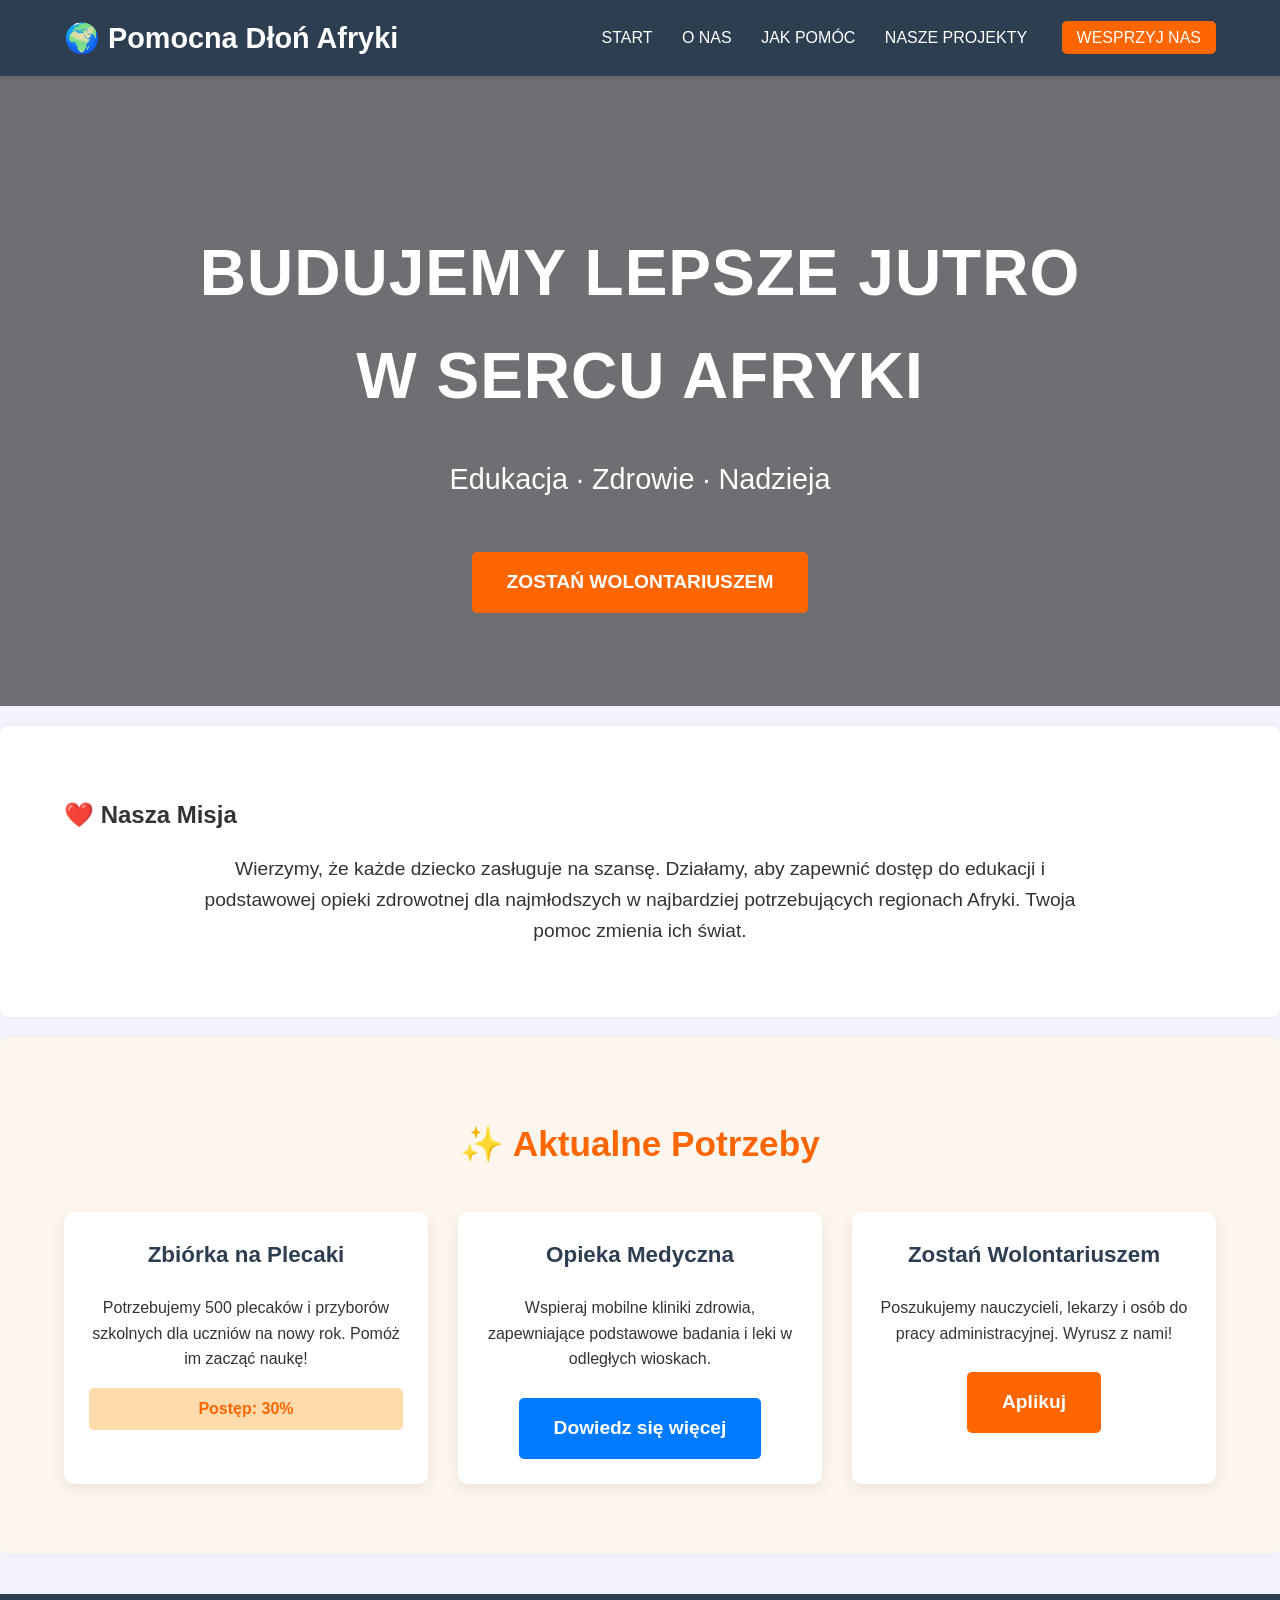
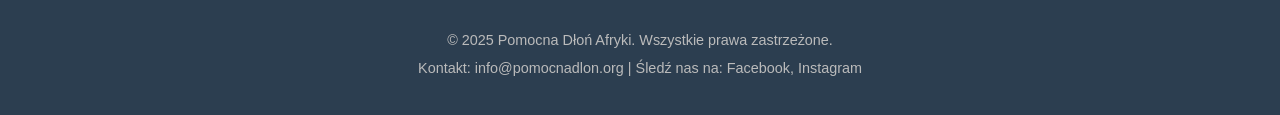
==== index.html @ 708a682d "Add files via upload 1 commit" ====
<!DOCTYPE html>
<html lang="pl">
<head>
    <meta charset="UTF-8">
    <meta name="viewport" content="width=device-width, initial-scale=1.0">
    <title>Pomocna Dłoń Afryki - Wolontariat</title>
    <link rel="stylesheet" href="style.css">
</head>
<body>

    <header>
        <div class="logo">🌍 Pomocna Dłoń Afryki</div>
        <nav>
            <a href="#home" onclick="showPage('home')">START</a>
            <a href="#about" onclick="showPage('about')">O NAS</a>
            <a href="#help" onclick="showPage('help')">JAK POMÓC</a>
            <a href="#projects" onclick="showPage('projects')">NASZE PROJEKTY</a>
            <a href="#contact" class="cta-button-nav" onclick="showPage('help')">WESPRZYJ NAS</a>
        </nav>
    </header>

    <main>
        
        <section id="home" class="page-content active-page">
            <div class="hero-section">
                <div class="hero-content">
                    <h1>BUDUJEMY LEPSZE JUTRO W SERCU AFRYKI</h1>
                    <p>Edukacja · Zdrowie · Nadzieja</p>
                    <a href="#help" class="cta-button-primary" onclick="showPage('help')">ZOSTAŃ WOLONTARIUSZEM</a>
                </div>
            </div>

            <div class="section-container misja">
                <h2>❤️ Nasza Misja</h2>
                <p>Wierzymy, że każde dziecko zasługuje na szansę. Działamy, aby zapewnić dostęp do edukacji i podstawowej opieki zdrowotnej dla najmłodszych w najbardziej potrzebujących regionach Afryki. Twoja pomoc zmienia ich świat.</p>
            </div>

            <div class="section-container aktualne-projekty">
                <h2 class="section-title">✨ Aktualne Potrzeby</h2>
                <div class="cards-container">
                    <div class="card">
                        <h3>Zbiórka na Plecaki</h3>
                        <p>Potrzebujemy 500 plecaków i przyborów szkolnych dla uczniów na nowy rok. Pomóż im zacząć naukę!</p>
                        <div class="progress-bar">Postęp: 30%</div>
                    </div>
                    <div class="card">
                        <h3>Opieka Medyczna</h3>
                        <p>Wspieraj mobilne kliniki zdrowia, zapewniające podstawowe badania i leki w odległych wioskach.</p>
                        <a href="#help" class="cta-button-secondary" onclick="showPage('help')">Dowiedz się więcej</a>
                    </div>
                    <div class="card">
                        <h3>Zostań Wolontariuszem</h3>
                        <p>Poszukujemy nauczycieli, lekarzy i osób do pracy administracyjnej. Wyrusz z nami!</p>
                        <a href="#help" class="cta-button-primary" onclick="showPage('help')">Aplikuj</a>
                    </div>
                </div>
            </div>
        </section>

        <section id="about" class="page-content">
            <div class="section-container">
                <h1>O NAS: Historia i Transparentność</h1>
                <p><strong>Kim Jesteśmy?</strong> Nasza organizacja powstała w 2018 roku z inicjatywy grupy przyjaciół, którzy odbyli pierwszą misję w Kenii. Nasza wizja to świat, w którym ubóstwo nie jest barierą dla edukacji i zdrowia.</p>
                
                <h2 class="subsection-title">👤 Nasz Zespół</h2>
                <p>Poznaj ludzi, którzy stoją za sukcesem naszych projektów. </p>

                <h2 class="subsection-title">📊 Transparentność</h2>
                <p>Zobowiązujemy się do pełnej transparentności. <strong>90% każdej wpłaty</strong> trafia bezpośrednio na projekty w Afryce. Pełne raporty finansowe są dostępne do wglądu. <a href="#">Pobierz Raport Roczny 2024</a>.</p>
            </div>
        </section>

        <section id="help" class="page-content">
            <div class="section-container">
                <h1>🤝 Jak Możesz Pomóc</h1>
                
                <h2 class="subsection-title primary-color">1. Zostań Wolontariuszem</h2>
                <p>Dołącz do naszego zespołu i poświęć swój czas i umiejętności.</p>
                <ul>
                    <li><strong>Wymagania:</strong> Płynny angielski/francuski, min. 2 tygodnie dostępności.</li>
                    <li><strong>Proces:</strong> Formularz online → Rozmowa kwalifikacyjna → Szkolenie.</li>
                </ul>
                <a href="#" class="cta-button-primary">WYPEŁNIJ FORMULARZ ZGŁOSZENIOWY</a>

                <h2 class="subsection-title secondary-color">2. Wpłać Darowiznę</h2>
                <p>Każda kwota ma znaczenie. Wybierz cel, który chcesz wesprzeć:</p>
                <div class="cards-container">
                    <div class="card donation-card">50 PLN - Posiłek na tydzień</div>
                    <div class="card donation-card">100 PLN - Podręczniki szkolne</div>
                    <div class="card donation-card">250 PLN - Wizyta lekarska</div>
                </div>
                <a href="#" class="cta-button-secondary">WESPRZYJ DZIECI</a>

                <h2 class="subsection-title">3. Inne Formy Wsparcia</h2>
                <p>Organizuj zbiórki w swojej społeczności, przekaż dary rzeczowe lub nawiąż współpracę biznesową (CSR).</p>
            </div>
        </section>

        <section id="projects" class="page-content">
            <div class="section-container">
                <h1>🗺️ Nasze Projekty: Sukcesy i Plany</h1>
                
                <h2 class="subsection-title primary-color">1. Projekty Zakończone</h2>
                <p><strong>Budowa Szkoły "Hope" (Kenia, 2023):</strong> Zapewniliśmy edukację dla 150 dzieci. </p>
                <p><strong>Program Wody Pitnej (Uganda, 2024):</strong> Wybudowano 3 studnie, zapewniając dostęp do czystej wody 800 osobom.</p>

                <h2 class="subsection-title secondary-color">2. Aktualne Potrzeby</h2>
                <p>Obecnie koncentrujemy się na programie żywieniowym w Sudanie Południowym oraz rozbudowie naszej mobilnej kliniki.</p>
                <p><strong>Lokalizacje:</strong> </p>
            </div>
        </section>
        
        <section id="contact" class="page-content">
            <div class="section-container">
                <h1>KONTAKT / WESPRZYJ NAS</h1>
                <p>Dziękujemy za zainteresowanie! Wszystkie formy wsparcia znajdziesz w sekcji:</p>
                <a href="#help" class="cta-button-primary" onclick="showPage('help')">Przejdź do "Jak Pomóc"</a>
            </div>
        </section>
    </main>

    <footer>
        <p>&copy; 2025 Pomocna Dłoń Afryki. Wszystkie prawa zastrzeżone.</p>
        <p>Kontakt: info@pomocnadlon.org | Śledź nas na: Facebook, Instagram</p>
    </footer>

    <script src="script.js"></script>

</body>
</html>
---- style.css ----
/* Zmienne CSS dla łatwiejszego zarządzania kolorami */
:root {
    --primary-color: #ff6600; /* Pomarańczowy/Akcent */
    --secondary-color: #007bff; /* Niebieski/Informacyjny */
    --text-color: #333;
    --background-light: #f4f4ff;
    --background-dark: #2c3e50;
    --white: white;
}

/* GLOBALNE STYLE */
body {
    font-family: 'Arial', sans-serif;
    margin: 0;
    padding: 0;
    background-color: var(--background-light);
    color: var(--text-color);
    line-height: 1.6;
}

a {
    text-decoration: none;
    color: var(--secondary-color);
    transition: color 0.3s;
}

/* NAGŁÓWEK I NAWIGACJA */
header {
    background-color: var(--background-dark);
    color: var(--white);
    padding: 15px 5%;
    display: flex;
    justify-content: space-between;
    align-items: center;
    box-shadow: 0 2px 4px rgba(0, 0, 0, 0.1);
}

header .logo {
    font-size: 1.8em;
    font-weight: bold;
}

header nav a {
    color: var(--white);
    margin-left: 25px;
    font-weight: 500;
    padding: 5px 0;
}

header nav a:hover {
    color: var(--primary-color);
}

.cta-button-nav {
    background-color: var(--primary-color);
    padding: 8px 15px;
    border-radius: 5px;
    margin-left: 30px !important;
    transition: background-color 0.3s;
}

.cta-button-nav:hover {
    background-color: #e65c00;
}

/* SEKCJA HERO (STRONA GŁÓWNA) */
.hero-section {
    background: url('placeholder_afryka.jpg') no-repeat center center/cover; /* ZMIEŃ NA WŁASNE ZDJĘCIE! */
    height: 70vh;
    color: var(--white);
    display: flex;
    flex-direction: column;
    justify-content: center;
    align-items: center;
    text-align: center;
    position: relative;
    z-index: 1;
}

.hero-section::before {
    content: '';
    position: absolute;
    top: 0;
    left: 0;
    right: 0;
    bottom: 0;
    background-color: rgba(0, 0, 0, 0.55);
    z-index: 2;
}

.hero-content {
    z-index: 3;
    max-width: 900px;
    padding: 0 20px;
}

.hero-content h1 {
    font-size: 4em;
    margin-bottom: 15px;
    letter-spacing: 1px;
}

.hero-content p {
    font-size: 1.8em;
    margin-bottom: 40px;
    font-weight: 300;
}

/* PRZYCISKI WEZWANIA DO DZIAŁANIA (CTA) */
.cta-button-primary, .cta-button-secondary {
    padding: 15px 35px;
    text-decoration: none;
    border-radius: 5px;
    font-size: 1.2em;
    font-weight: bold;
    display: inline-block;
    transition: background-color 0.3s, transform 0.2s;
    margin-top: 10px;
}

.cta-button-primary {
    background-color: var(--primary-color);
    color: var(--white);
}

.cta-button-primary:hover {
    background-color: #e65c00;
    transform: translateY(-2px);
}

.cta-button-secondary {
    background-color: var(--secondary-color);
    color: var(--white);
}

.cta-button-secondary:hover {
    background-color: #0056b3;
    transform: translateY(-2px);
}

/* SEKCJE OGÓLNE I PODSTRONY */
.section-container {
    padding: 50px 5%;
    max-width: 1200px;
    margin: 0 auto;
    background-color: var(--white);
    box-shadow: 0 0 10px rgba(0,0,0,0.05);
    margin-top: 20px;
    border-radius: 8px;
}

.misja p {
    text-align: center;
    font-size: 1.2em;
    max-width: 900px;
    margin: 20px auto;
}

.aktualne-projekty {
    background-color: #fcf6ef;
}

.section-title {
    text-align: center;
    font-size: 2.2em;
    color: var(--primary-color);
    margin-bottom: 40px;
}

.subsection-title {
    font-size: 1.6em;
    margin-top: 40px;
    border-bottom: 2px solid #eee;
    padding-bottom: 10px;
}

.primary-color { color: var(--primary-color); }
.secondary-color { color: var(--secondary-color); }

/* KARTY PROJEKTÓW */
.cards-container {
    display: flex;
    justify-content: space-between;
    flex-wrap: wrap;
    gap: 30px;
}

.card {
    flex: 1;
    min-width: 280px;
    background-color: var(--white);
    padding: 25px;
    border-radius: 10px;
    box-shadow: 0 5px 15px rgba(0, 0, 0, 0.08);
    text-align: center;
    margin-bottom: 20px;
    transition: transform 0.3s;
}

.card:hover {
    transform: translateY(-5px);
}

.card h3 {
    color: var(--background-dark);
    font-size: 1.4em;
    margin-top: 0;
}

.progress-bar {
    background-color: #ffdaaa;
    color: var(--primary-color);
    padding: 8px;
    border-radius: 5px;
    margin-top: 15px;
    font-weight: bold;
}

.donation-card {
    background-color: #e6f0ff; /* Lekki akcent dla kart darowizn */
    color: var(--secondary-color);
    font-size: 1.1em;
    font-weight: bold;
}

/* ZARZĄDZANIE WIDOCZNOŚCIĄ PODSTRON (Obsługiwane przez script.js) */
.page-content {
    display: none;
    animation: fadeIn 0.5s ease-in-out;
}

.active-page {
    display: block;
}

@keyframes fadeIn {
    from { opacity: 0; transform: translateY(10px); }
    to { opacity: 1; transform: translateY(0); }
}

/* STOPKA */
footer {
    background-color: var(--background-dark);
    color: #bbb;
    text-align: center;
    padding: 30px 5%;
    font-size: 0.9em;
    margin-top: 40px;
}

footer p {
    margin: 5px 0;
}

/* RESPONSYWNOŚĆ */
@media (max-width: 800px) {
    header {
        flex-direction: column;
        text-align: center;
    }
    header nav {
        margin-top: 15px;
    }
    header nav a {
        margin: 0 10px;
        display: inline-block;
    }
    .hero-content h1 {
        font-size: 2.5em;
    }
    .hero-content p {
        font-size: 1.2em;
    }
    .cards-container {
        flex-direction: column;
        align-items: center;
    }
    .card {
        width: 100%;
        min-width: unset;
    }
}
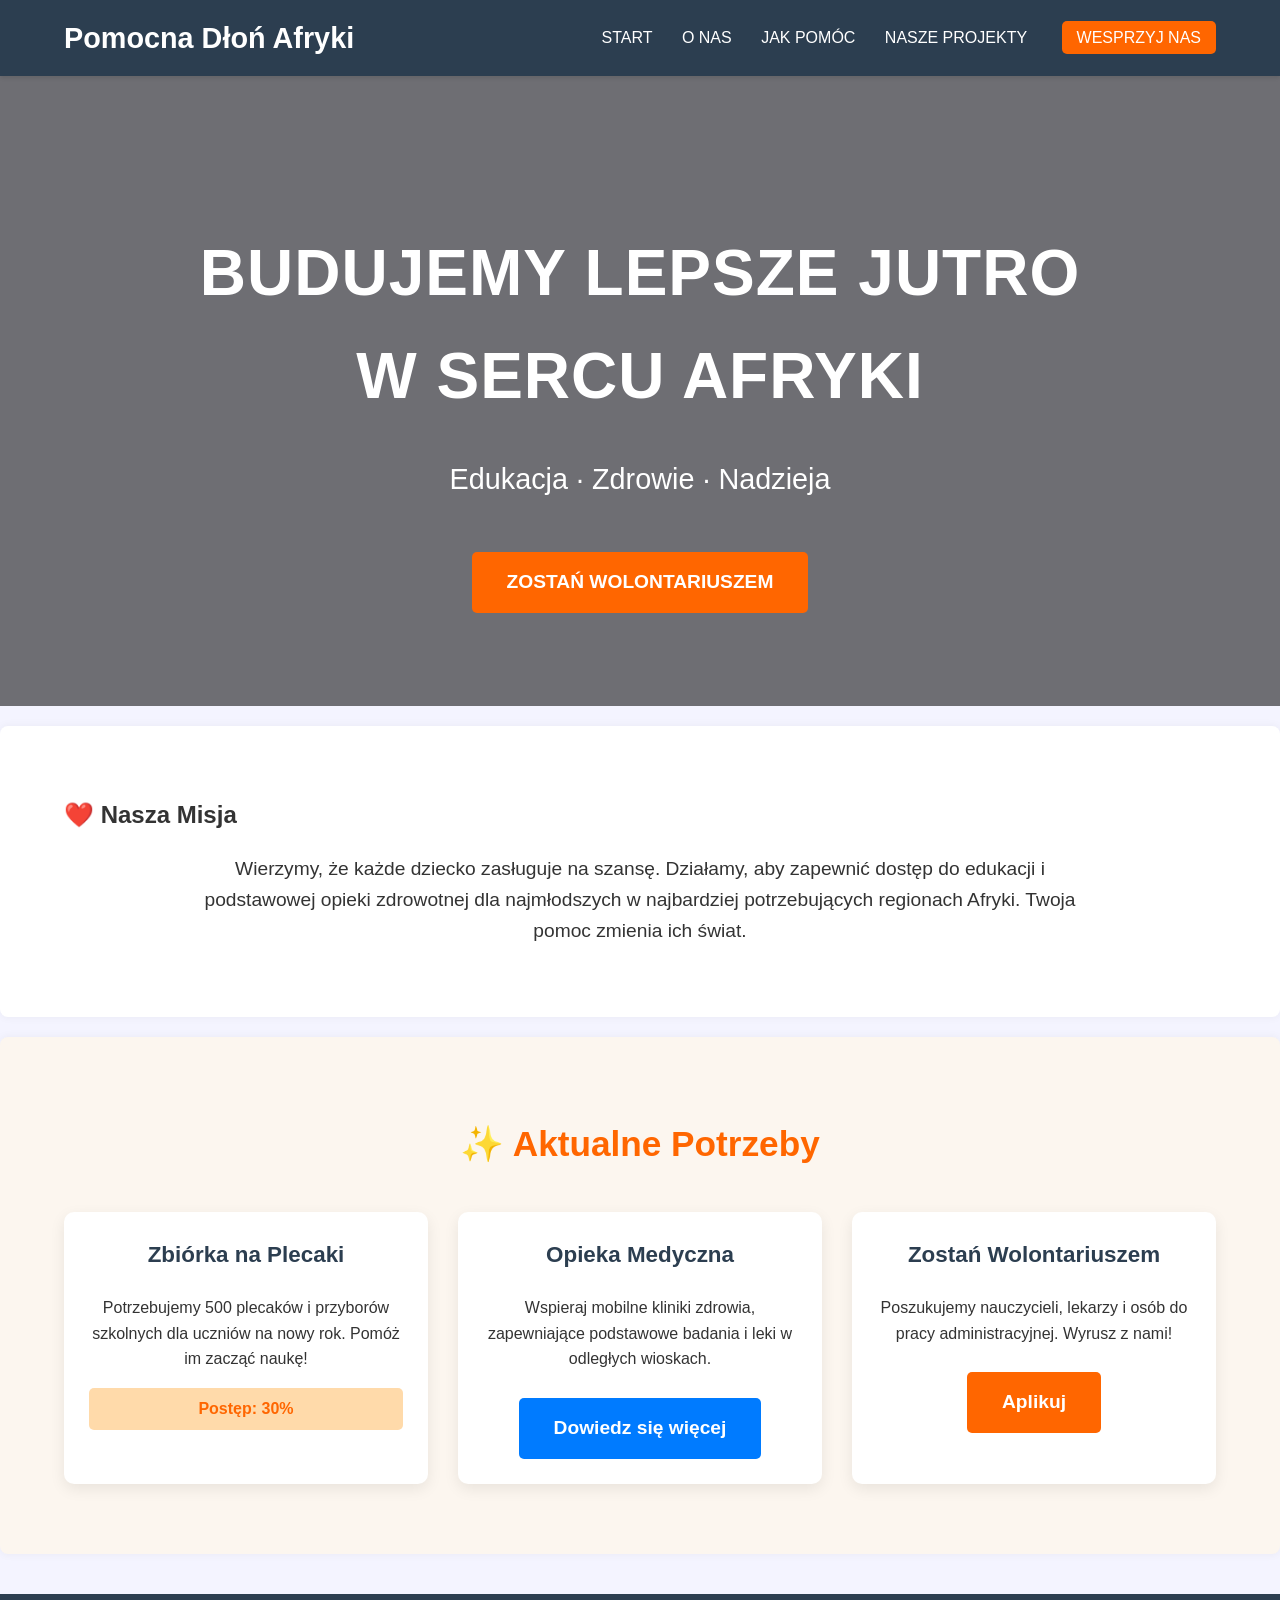
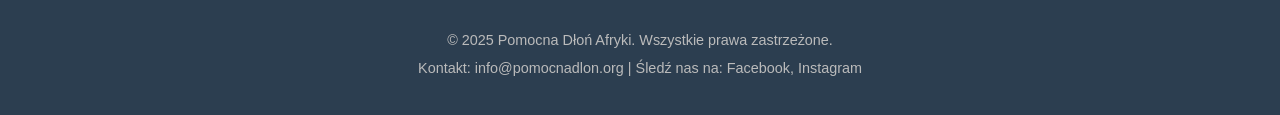
==== commit c619edd7: "Add files via upload" ====
--- a/index.html
+++ b/index.html
@@ -9,7 +9,7 @@
 <body>
 
     <header>
-        <div class="logo">🌍 Pomocna Dłoń Afryki</div>
+        <div class="logo">Pomocna Dłoń Afryki</div>
         <nav>
             <a href="#home" onclick="showPage('home')">START</a>
             <a href="#about" onclick="showPage('about')">O NAS</a>
@@ -59,14 +59,29 @@
 
         <section id="about" class="page-content">
             <div class="section-container">
-                <h1>O NAS: Historia i Transparentność</h1>
-                <p><strong>Kim Jesteśmy?</strong> Nasza organizacja powstała w 2018 roku z inicjatywy grupy przyjaciół, którzy odbyli pierwszą misję w Kenii. Nasza wizja to świat, w którym ubóstwo nie jest barierą dla edukacji i zdrowia.</p>
+                <h1>O NAS: Nasza Historia, Misja i Transparentność</h1>
                 
-                <h2 class="subsection-title">👤 Nasz Zespół</h2>
-                <p>Poznaj ludzi, którzy stoją za sukcesem naszych projektów. </p>
+                <h2 class="subsection-title primary-color">Początki: Jak wszystko się zaczęło?</h2>
+                <p><strong>Pomocna Dłoń Afryki</strong> narodziła się w 2018 roku z prostej, ale głębokiej potrzeby. Założyciele, grupa przyjaciół z Polski, odbyli pierwszą podróż do Kenii, gdzie na własne oczy zobaczyli wyzwania, z jakimi mierzą się lokalne społeczności, zwłaszcza dzieci. Zamiast wracać do codzienności, postanowili działać, tworząc fundację, której celem jest zapewnienie stałego wsparcia w zakresie edukacji i opieki zdrowotnej.</p>
 
-                <h2 class="subsection-title">📊 Transparentność</h2>
-                <p>Zobowiązujemy się do pełnej transparentności. <strong>90% każdej wpłaty</strong> trafia bezpośrednio na projekty w Afryce. Pełne raporty finansowe są dostępne do wglądu. <a href="#">Pobierz Raport Roczny 2024</a>.</p>
+                <h2 class="subsection-title secondary-color">Nasza Misja i Wizja</h2>
+                <p>Naszą misją jest eliminowanie barier, które uniemożliwiają dzieciom w Afryce pełne wykorzystanie ich potencjału. Koncentrujemy się na trzech filarach:</p>
+                <ul>
+                    <li><strong>Edukacja:</strong> Budowa szkół, wyposażenie klas i fundowanie stypendiów.</li>
+                    <li><strong>Zdrowie:</strong> Organizowanie mobilnych klinik i dostarczanie podstawowych leków.</li>
+                    <li><strong>Samowystarczalność:</strong> Inwestowanie w projekty, które pomogą lokalnym społecznościom stanąć na własnych nogach (np. budowa studni, szkolenia rolnicze).</li>
+                </ul>
+
+                <h2 class="subsection-title">👤 Nasz Zespół i Wolontariusze</h2>
+                <p>Siłą naszej organizacji są ludzie. Zespół składa się z profesjonalistów w Polsce (administracja, finanse) oraz stałych koordynatorów na miejscu w Afryce. W ciągu ostatnich 5 lat wysłaliśmy ponad 120 wolontariuszy, którzy poświęcili swój czas i umiejętności. Chcesz nas poznać? Zobacz zdjęcia z naszych misji!</p>
+                <div style="text-align: center; margin-top: 20px;">
+                    
+                    <p style="font-style: italic; font-size: 0.9em;">Nasza koordynatorka, Anna, z lokalnymi partnerami w Tanzanii.</p>
+                </div>
+
+                <h2 class="subsection-title primary-color">📊 Pełna Transparentność Finansowa</h2>
+                <p>Twoje zaufanie jest dla nas kluczowe. Jesteśmy zobowiązani do działania w pełnej transparentności. Co roku publikujemy szczegółowe raporty, z których wynika, że <strong>92% zebranych środków</strong> trafia bezpośrednio do Afryki, pokrywając koszty operacyjne projektów. Koszty administracyjne w Polsce nie przekraczają 8%.</p>
+                <a href="#" class="cta-button-secondary" style="margin-top: 15px;">Pobierz Raport Roczny 2024 (PDF)</a>
             </div>
         </section>
 
--- a/style.css
+++ b/style.css
@@ -10,7 +10,7 @@
 
 /* GLOBALNE STYLE */
 body {
-    font-family: 'Arial', sans-serif;
+    font-family: 'Arial', sans-serif; /* Domyślna czcionka dla reszty strony */
     margin: 0;
     padding: 0;
     background-color: var(--background-light);
@@ -32,7 +32,7 @@
     display: flex;
     justify-content: space-between;
     align-items: center;
-    box-shadow: 0 2px 4px rgba(0, 0, 0, 0.1);
+    box-shadow: 0 2px 4px rgba(1, 0, 0, 0.1);
 }
 
 header .logo {
@@ -65,7 +65,7 @@
 
 /* SEKCJA HERO (STRONA GŁÓWNA) */
 .hero-section {
-    background: url('placeholder_afryka.jpg') no-repeat center center/cover; /* ZMIEŃ NA WŁASNE ZDJĘCIE! */
+    background: url('https://radioznin.fm/images/xmurzyn.jpg.pagespeed.ic.xkKFHLGW6r.jpg') no-repeat center center/cover; /* ZMIEŃ NA WŁASNE ZDJĘCIE! */
     height: 70vh;
     color: var(--white);
     display: flex;
